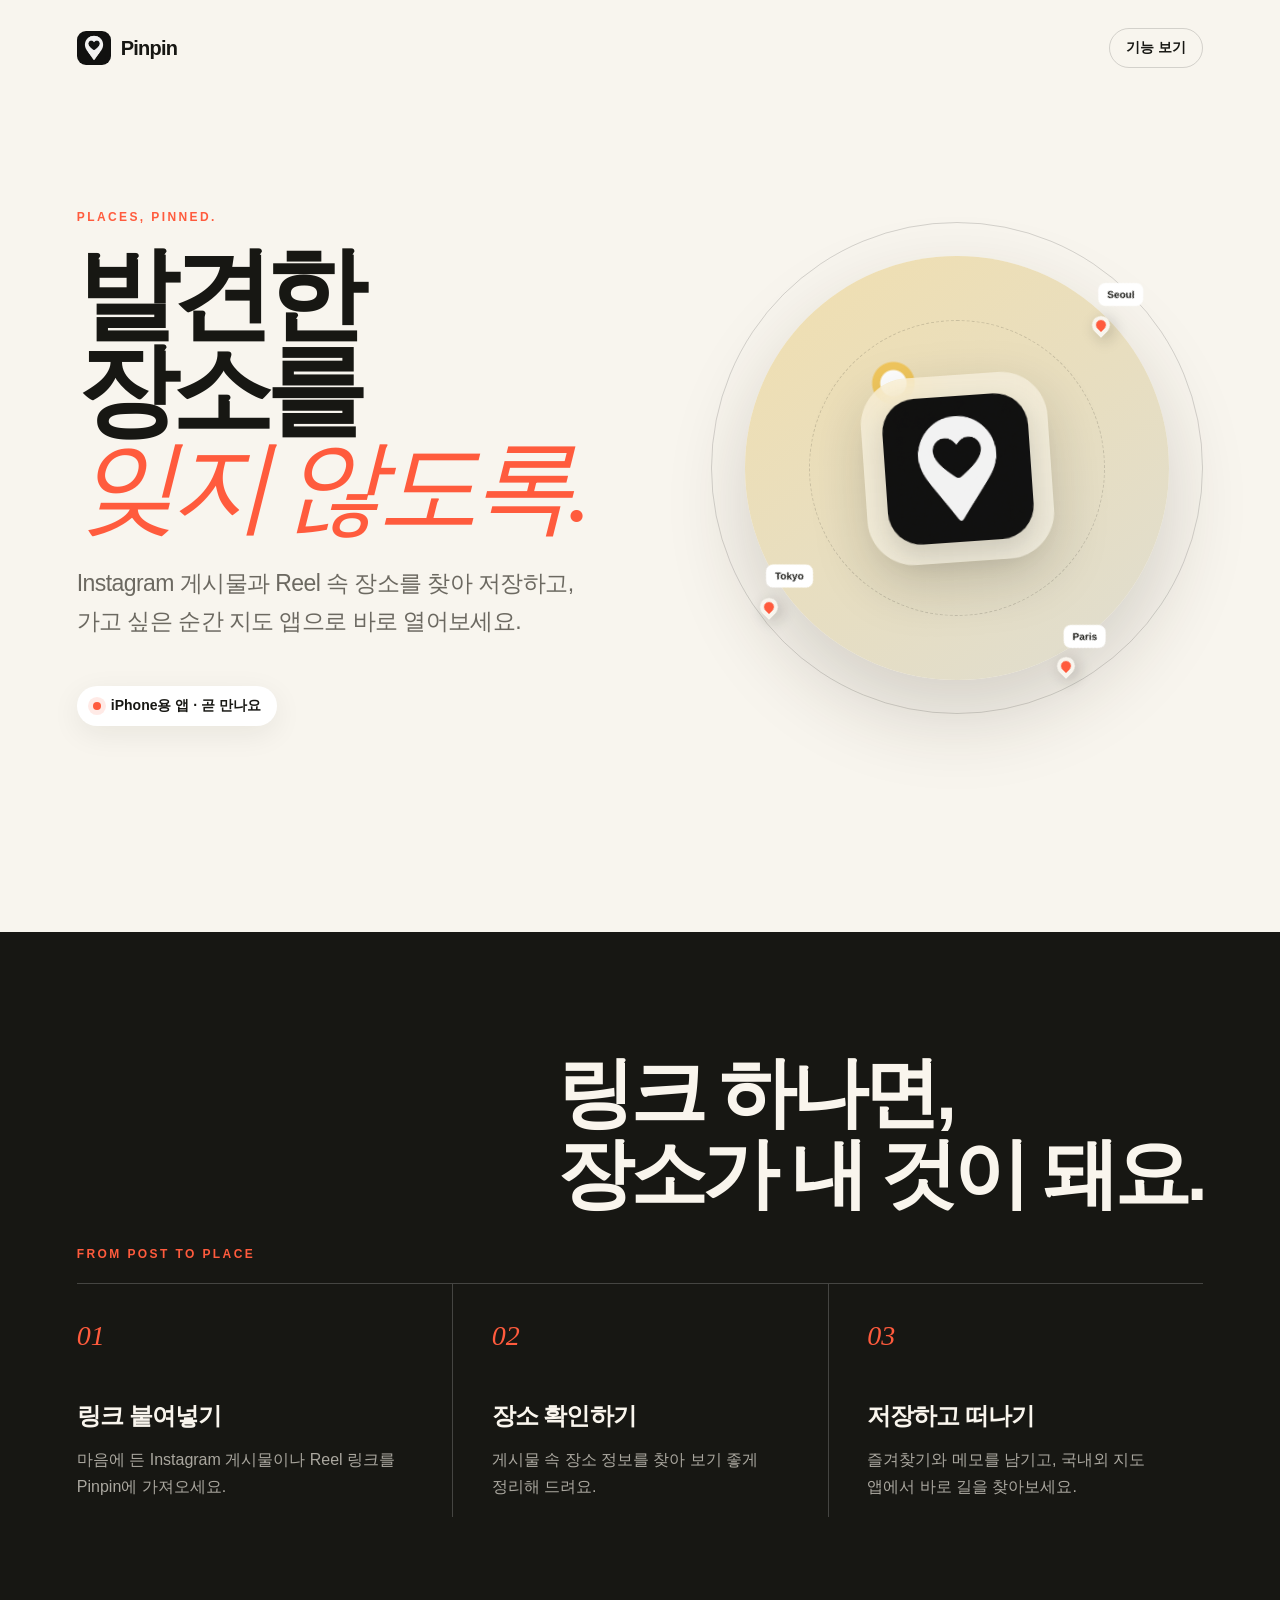
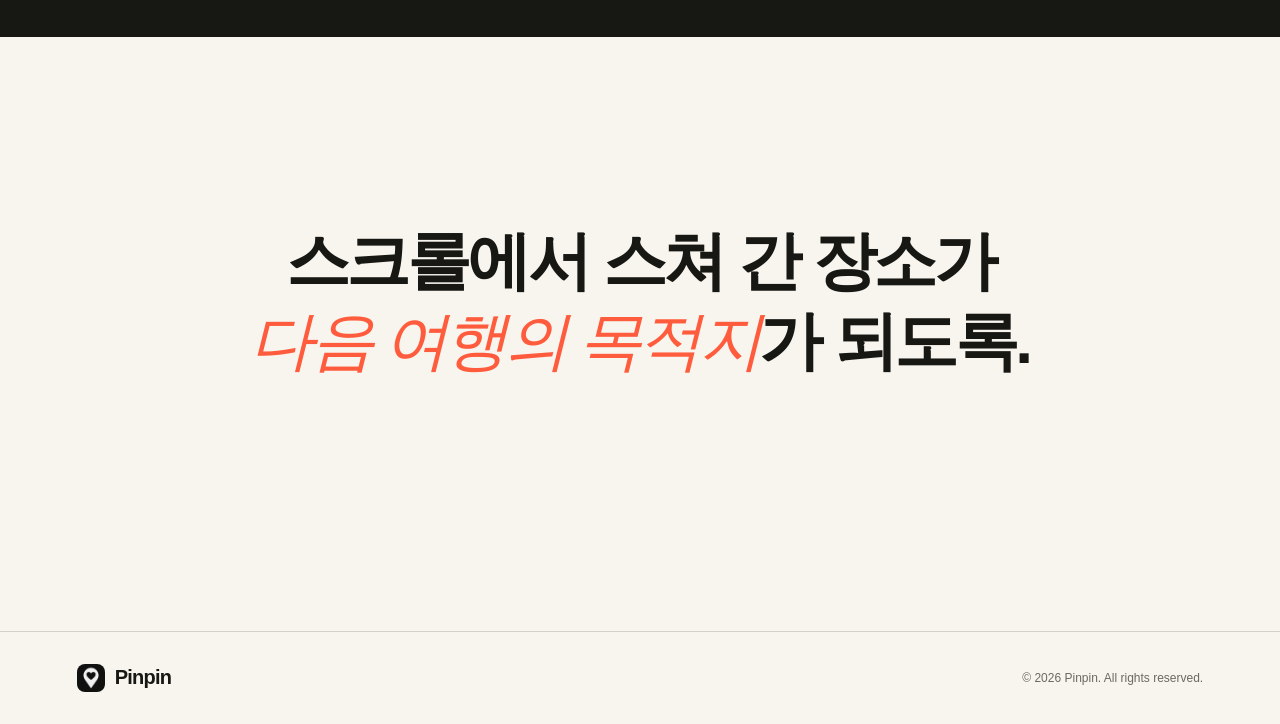
==== index.html @ c2593a1c "Create Pinpin landing page" ====
<!doctype html>
<html lang="ko">
<head>
  <meta charset="utf-8">
  <meta name="viewport" content="width=device-width, initial-scale=1">
  <meta name="description" content="Instagram에서 발견한 장소를 지도 위의 내 장소로 저장하는 iPhone 앱, Pinpin.">
  <meta name="theme-color" content="#f8f5ee">
  <meta property="og:title" content="Pinpin — 발견한 장소를 잊지 않도록">
  <meta property="og:description" content="Instagram 게시물과 Reel 속 장소를 찾아 한곳에 저장하세요.">
  <meta property="og:image" content="https://unnnyong.pinpin.io/assets/app-icon.png">
  <meta property="og:type" content="website">
  <meta property="og:url" content="https://unnnyong.pinpin.io/">
  <title>Pinpin — 발견한 장소를 잊지 않도록</title>
  <link rel="icon" href="assets/app-icon.png">
  <link rel="stylesheet" href="styles.css">
</head>
<body>
  <main>
    <section class="hero" aria-labelledby="hero-title">
      <nav aria-label="주요 메뉴">
        <a class="brand" href="#top" aria-label="Pinpin 홈">
          <img src="assets/app-icon.png" alt="">
          <span>Pinpin</span>
        </a>
        <a class="nav-link" href="#features">기능 보기</a>
      </nav>

      <div class="hero-grid" id="top">
        <div class="hero-copy">
          <p class="eyebrow">PLACES, PINNED.</p>
          <h1 id="hero-title">발견한 장소를<br><em>잊지 않도록.</em></h1>
          <p class="lede">Instagram 게시물과 Reel 속 장소를 찾아 저장하고, 가고 싶은 순간 지도 앱으로 바로 열어보세요.</p>
          <div class="availability" aria-label="출시 상태">
            <span class="status-dot" aria-hidden="true"></span>
            iPhone용 앱 · 곧 만나요
          </div>
        </div>

        <div class="visual" aria-hidden="true">
          <div class="orbit orbit-one"></div>
          <div class="orbit orbit-two"></div>
          <div class="pin pin-one"><span>Seoul</span></div>
          <div class="pin pin-two"><span>Tokyo</span></div>
          <div class="pin pin-three"><span>Paris</span></div>
          <div class="icon-card">
            <img src="assets/app-icon.png" alt="">
          </div>
        </div>
      </div>
    </section>

    <section class="story" id="features" aria-labelledby="features-title">
      <div class="section-heading">
        <p class="eyebrow">FROM POST TO PLACE</p>
        <h2 id="features-title">링크 하나면,<br>장소가 내 것이 돼요.</h2>
      </div>

      <div class="feature-grid">
        <article>
          <span class="number">01</span>
          <h3>링크 붙여넣기</h3>
          <p>마음에 든 Instagram 게시물이나 Reel 링크를 Pinpin에 가져오세요.</p>
        </article>
        <article>
          <span class="number">02</span>
          <h3>장소 확인하기</h3>
          <p>게시물 속 장소 정보를 찾아 보기 좋게 정리해 드려요.</p>
        </article>
        <article>
          <span class="number">03</span>
          <h3>저장하고 떠나기</h3>
          <p>즐겨찾기와 메모를 남기고, 국내외 지도 앱에서 바로 길을 찾아보세요.</p>
        </article>
      </div>
    </section>

    <section class="quote" aria-label="Pinpin 소개 문구">
      <p>스크롤에서 스쳐 간 장소가<br><span>다음 여행의 목적지</span>가 되도록.</p>
    </section>
  </main>

  <footer>
    <a class="brand footer-brand" href="#top">
      <img src="assets/app-icon.png" alt="">
      <span>Pinpin</span>
    </a>
    <p>© <span id="year"></span> Pinpin. All rights reserved.</p>
  </footer>

  <script>
    document.getElementById('year').textContent = new Date().getFullYear();
  </script>
</body>
</html>
---- styles.css ----
:root {
  --ink: #171713;
  --paper: #f8f5ee;
  --accent: #ff5b3d;
  --line: rgba(23, 23, 19, 0.16);
  --muted: #6c6961;
}

* { box-sizing: border-box; }

html { scroll-behavior: smooth; }

body {
  margin: 0;
  color: var(--ink);
  background: var(--paper);
  font-family: -apple-system, BlinkMacSystemFont, "Apple SD Gothic Neo", "Pretendard", sans-serif;
  word-break: keep-all;
}

a { color: inherit; text-decoration: none; }

.hero {
  min-height: 100svh;
  padding: 28px clamp(24px, 6vw, 88px) 64px;
  overflow: hidden;
}

nav, footer {
  display: flex;
  align-items: center;
  justify-content: space-between;
  max-width: 1280px;
  margin: 0 auto;
}

.brand { display: inline-flex; align-items: center; gap: 10px; font-size: 20px; font-weight: 800; letter-spacing: -0.04em; }
.brand img { width: 34px; height: 34px; border-radius: 9px; }
.nav-link { padding: 10px 16px; border: 1px solid var(--line); border-radius: 999px; font-size: 14px; font-weight: 650; }
.nav-link:hover { background: var(--ink); color: var(--paper); }

.hero-grid {
  display: grid;
  grid-template-columns: minmax(0, 1.05fr) minmax(360px, .95fr);
  align-items: center;
  gap: clamp(48px, 7vw, 120px);
  max-width: 1280px;
  min-height: calc(100svh - 100px);
  margin: 0 auto;
}

.eyebrow { margin: 0 0 22px; color: var(--accent); font-size: 12px; font-weight: 800; letter-spacing: .2em; }
h1, h2, p { margin-top: 0; }
h1 { margin-bottom: 30px; font-size: clamp(54px, 8vw, 112px); line-height: .94; letter-spacing: -.075em; }
h1 em { color: var(--accent); font-family: Georgia, "Times New Roman", serif; font-weight: 400; }
.lede { max-width: 580px; color: var(--muted); font-size: clamp(18px, 2vw, 23px); line-height: 1.65; letter-spacing: -.025em; }
.availability { display: inline-flex; align-items: center; gap: 10px; margin-top: 22px; padding: 11px 16px; background: #fff; border-radius: 999px; box-shadow: 0 8px 30px rgba(23,23,19,.07); font-size: 14px; font-weight: 700; }
.status-dot { width: 8px; height: 8px; background: var(--accent); border-radius: 50%; box-shadow: 0 0 0 5px rgba(255,91,61,.13); }

.visual { position: relative; aspect-ratio: 1; }
.visual::before { content: ""; position: absolute; inset: 7%; border-radius: 50%; background: radial-gradient(circle at 35% 30%, #fff 0 3%, #f0c65c 3.5% 5%, transparent 5.5%), linear-gradient(145deg, #f1dfaf, #dfddd0); box-shadow: 0 35px 80px rgba(48,39,21,.18); }
.orbit { position: absolute; inset: 0; border: 1px solid rgba(23,23,19,.16); border-radius: 50%; }
.orbit-two { inset: 20%; border-style: dashed; }
.icon-card { position: absolute; inset: 31%; display: grid; place-items: center; border-radius: 25%; background: rgba(255,255,255,.35); backdrop-filter: blur(18px); box-shadow: 0 20px 55px rgba(23,23,19,.18); transform: rotate(-4deg); }
.icon-card img { width: 78%; border-radius: 23%; box-shadow: 0 12px 28px rgba(23,23,19,.16); }
.pin { position: absolute; z-index: 2; width: 18px; height: 18px; background: var(--accent); border: 4px solid var(--paper); border-radius: 50% 50% 50% 0; box-shadow: 0 5px 15px rgba(23,23,19,.22); transform: rotate(-45deg); }
.pin span { position: absolute; left: 18px; top: -14px; padding: 6px 9px; color: var(--ink); background: #fff; border-radius: 7px; font-size: 10px; font-weight: 750; transform: rotate(45deg); }
.pin-one { top: 19%; right: 19%; }
.pin-two { bottom: 20%; left: 10%; }
.pin-three { bottom: 8%; right: 26%; }

.story { padding: 120px clamp(24px, 6vw, 88px); color: #f9f5ed; background: var(--ink); }
.section-heading, .feature-grid { max-width: 1280px; margin-inline: auto; }
.section-heading { display: flex; align-items: end; justify-content: space-between; }
h2 { max-width: 800px; margin-bottom: 70px; font-size: clamp(42px, 6vw, 78px); line-height: 1.05; letter-spacing: -.06em; }
.feature-grid { display: grid; grid-template-columns: repeat(3, 1fr); border-top: 1px solid rgba(255,255,255,.2); }
.feature-grid article { padding: 36px clamp(0px, 3vw, 42px) 0; }
.feature-grid article + article { border-left: 1px solid rgba(255,255,255,.2); }
.feature-grid article:first-child { padding-left: 0; }
.number { color: var(--accent); font: italic 28px Georgia, serif; }
h3 { margin: 48px 0 14px; font-size: 24px; letter-spacing: -.04em; }
.feature-grid p { color: #aaa79f; font-size: 16px; line-height: 1.7; }

.quote { display: grid; min-height: 66svh; padding: 80px 24px; place-items: center; text-align: center; }
.quote p { font-size: clamp(34px, 5vw, 68px); font-weight: 750; line-height: 1.25; letter-spacing: -.055em; }
.quote span { color: var(--accent); font-family: Georgia, serif; font-style: italic; font-weight: 400; }

footer { padding: 32px clamp(24px, 6vw, 88px); border-top: 1px solid var(--line); }
footer p { margin: 0; color: var(--muted); font-size: 12px; }
.footer-brand img { width: 28px; height: 28px; border-radius: 8px; }

@media (max-width: 760px) {
  .hero { min-height: auto; padding-top: 20px; }
  .hero-grid { grid-template-columns: 1fr; min-height: auto; padding: 100px 0 30px; }
  .visual { width: min(100%, 480px); margin: 0 auto; }
  .story { padding-block: 90px; }
  .feature-grid { grid-template-columns: 1fr; }
  .feature-grid article { padding: 32px 0; }
  .feature-grid article + article { border-top: 1px solid rgba(255,255,255,.2); border-left: 0; }
  h3 { margin-top: 30px; }
  footer { align-items: flex-start; gap: 28px; flex-direction: column; }
}

@media (prefers-reduced-motion: no-preference) {
  .visual { animation: arrive .9s cubic-bezier(.2,.75,.2,1) both; }
  .pin { animation: float 3.5s ease-in-out infinite; }
  .pin-two { animation-delay: -1.2s; }
  .pin-three { animation-delay: -2.3s; }
  @keyframes arrive { from { opacity: 0; transform: translateY(25px) scale(.96); } }
  @keyframes float { 0%, 100% { margin-top: 0; } 50% { margin-top: -10px; } }
}
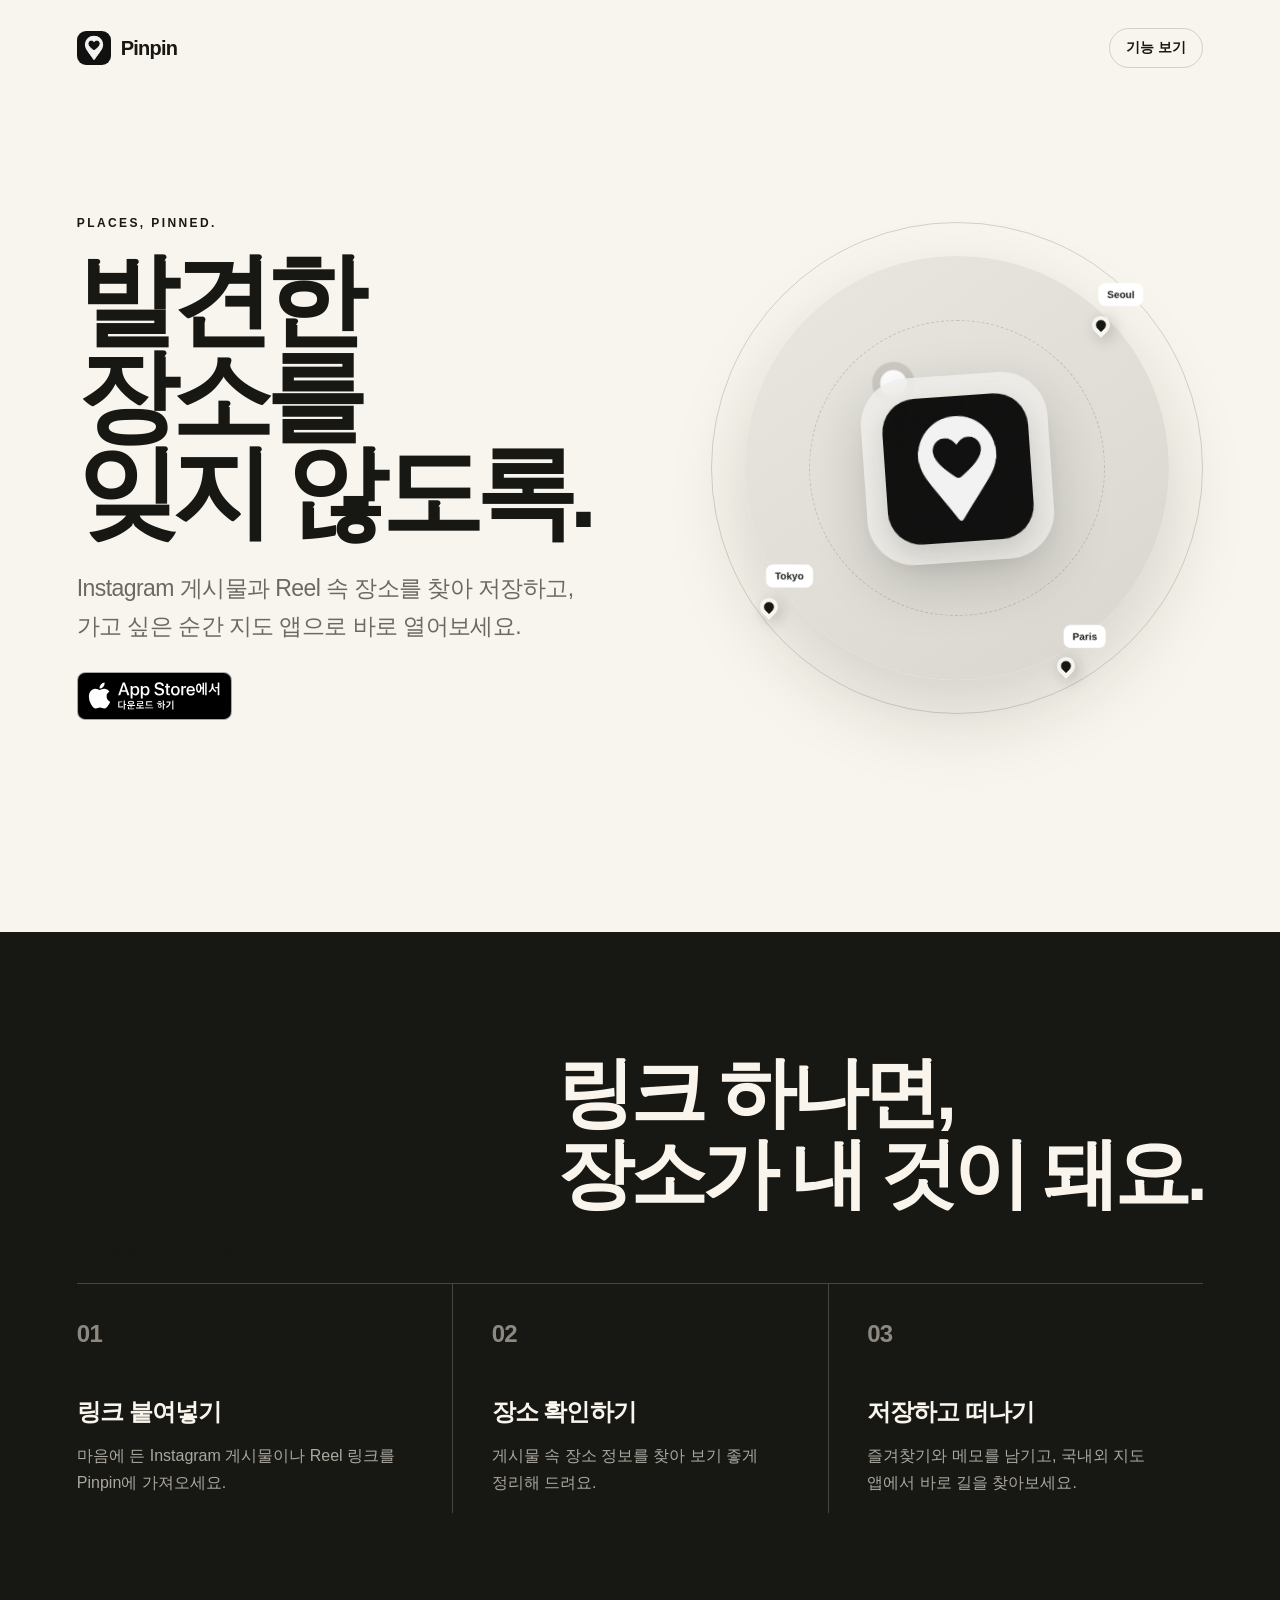
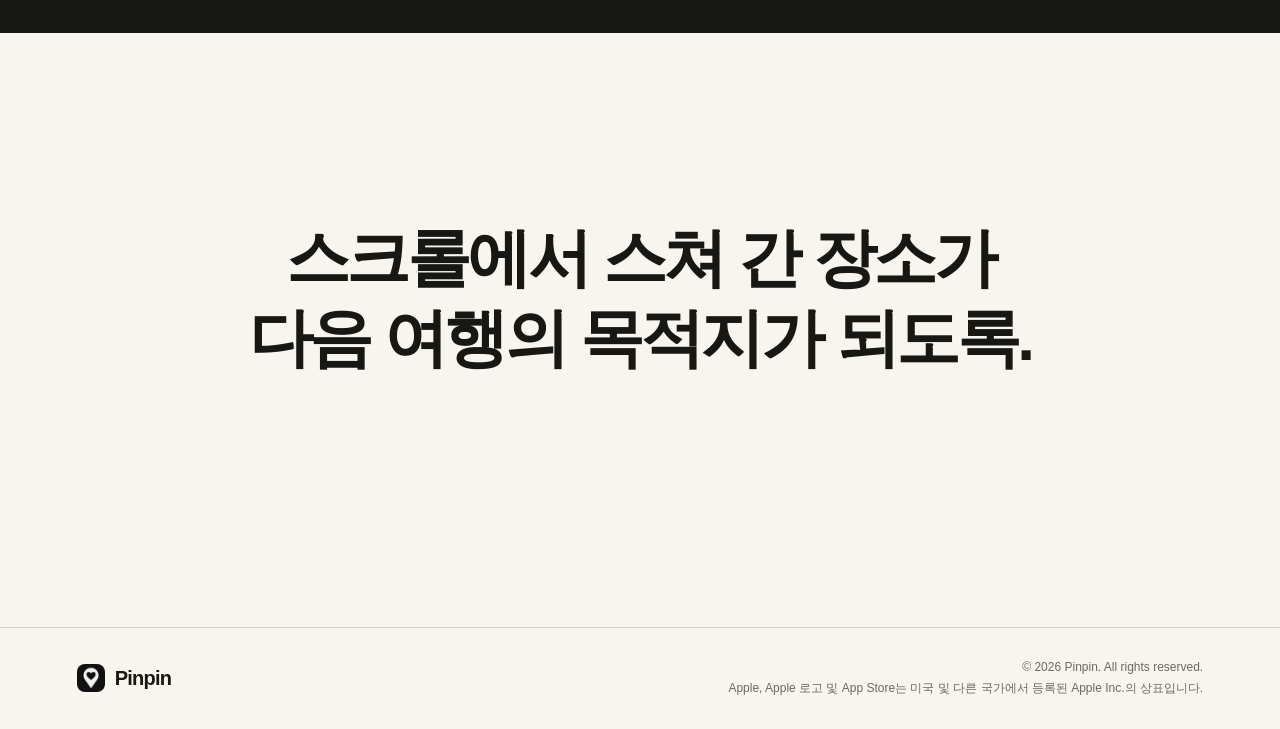
==== commit a34c31e9: "Use official Korean App Store badge" ====
--- a/index.html
+++ b/index.html
@@ -30,9 +30,8 @@
           <p class="eyebrow">PLACES, PINNED.</p>
           <h1 id="hero-title">발견한 장소를<br><em>잊지 않도록.</em></h1>
           <p class="lede">Instagram 게시물과 Reel 속 장소를 찾아 저장하고, 가고 싶은 순간 지도 앱으로 바로 열어보세요.</p>
-          <div class="availability" aria-label="출시 상태">
-            <span class="status-dot" aria-hidden="true"></span>
-            iPhone용 앱 · 곧 만나요
+          <div class="app-store-badge" aria-label="App Store에서 다운로드">
+            <img src="assets/download-on-the-app-store-ko.svg" alt="App Store에서 다운로드">
           </div>
         </div>
 
@@ -84,7 +83,10 @@
       <img src="assets/app-icon.png" alt="">
       <span>Pinpin</span>
     </a>
-    <p>© <span id="year"></span> Pinpin. All rights reserved.</p>
+    <div class="legal">
+      <p>© <span id="year"></span> Pinpin. All rights reserved.</p>
+      <p>Apple, Apple 로고 및 App Store는 미국 및 다른 국가에서 등록된 Apple Inc.의 상표입니다.</p>
+    </div>
   </footer>
 
   <script>
--- a/styles.css
+++ b/styles.css
@@ -1,7 +1,7 @@
 :root {
   --ink: #171713;
   --paper: #f8f5ee;
-  --accent: #ff5b3d;
+  --accent: #171713;
   --line: rgba(23, 23, 19, 0.16);
   --muted: #6c6961;
 }
@@ -52,13 +52,13 @@
 .eyebrow { margin: 0 0 22px; color: var(--accent); font-size: 12px; font-weight: 800; letter-spacing: .2em; }
 h1, h2, p { margin-top: 0; }
 h1 { margin-bottom: 30px; font-size: clamp(54px, 8vw, 112px); line-height: .94; letter-spacing: -.075em; }
-h1 em { color: var(--accent); font-family: Georgia, "Times New Roman", serif; font-weight: 400; }
+h1 em { color: var(--ink); font-family: inherit; font-style: normal; font-weight: 800; }
 .lede { max-width: 580px; color: var(--muted); font-size: clamp(18px, 2vw, 23px); line-height: 1.65; letter-spacing: -.025em; }
-.availability { display: inline-flex; align-items: center; gap: 10px; margin-top: 22px; padding: 11px 16px; background: #fff; border-radius: 999px; box-shadow: 0 8px 30px rgba(23,23,19,.07); font-size: 14px; font-weight: 700; }
-.status-dot { width: 8px; height: 8px; background: var(--accent); border-radius: 50%; box-shadow: 0 0 0 5px rgba(255,91,61,.13); }
+.app-store-badge { margin-top: 26px; }
+.app-store-badge img { display: block; width: auto; height: 48px; }
 
 .visual { position: relative; aspect-ratio: 1; }
-.visual::before { content: ""; position: absolute; inset: 7%; border-radius: 50%; background: radial-gradient(circle at 35% 30%, #fff 0 3%, #f0c65c 3.5% 5%, transparent 5.5%), linear-gradient(145deg, #f1dfaf, #dfddd0); box-shadow: 0 35px 80px rgba(48,39,21,.18); }
+.visual::before { content: ""; position: absolute; inset: 7%; border-radius: 50%; background: radial-gradient(circle at 35% 30%, #fff 0 3%, #cbc9c2 3.5% 5%, transparent 5.5%), linear-gradient(145deg, #e9e7e0, #d8d6cf); box-shadow: 0 35px 80px rgba(23,23,19,.16); }
 .orbit { position: absolute; inset: 0; border: 1px solid rgba(23,23,19,.16); border-radius: 50%; }
 .orbit-two { inset: 20%; border-style: dashed; }
 .icon-card { position: absolute; inset: 31%; display: grid; place-items: center; border-radius: 25%; background: rgba(255,255,255,.35); backdrop-filter: blur(18px); box-shadow: 0 20px 55px rgba(23,23,19,.18); transform: rotate(-4deg); }
@@ -77,16 +77,17 @@
 .feature-grid article { padding: 36px clamp(0px, 3vw, 42px) 0; }
 .feature-grid article + article { border-left: 1px solid rgba(255,255,255,.2); }
 .feature-grid article:first-child { padding-left: 0; }
-.number { color: var(--accent); font: italic 28px Georgia, serif; }
+.number { color: #8d8980; font-size: 24px; font-weight: 750; letter-spacing: -.03em; }
 h3 { margin: 48px 0 14px; font-size: 24px; letter-spacing: -.04em; }
 .feature-grid p { color: #aaa79f; font-size: 16px; line-height: 1.7; }
 
 .quote { display: grid; min-height: 66svh; padding: 80px 24px; place-items: center; text-align: center; }
 .quote p { font-size: clamp(34px, 5vw, 68px); font-weight: 750; line-height: 1.25; letter-spacing: -.055em; }
-.quote span { color: var(--accent); font-family: Georgia, serif; font-style: italic; font-weight: 400; }
+.quote span { color: var(--ink); font-family: inherit; font-style: normal; font-weight: 800; }
 
 footer { padding: 32px clamp(24px, 6vw, 88px); border-top: 1px solid var(--line); }
 footer p { margin: 0; color: var(--muted); font-size: 12px; }
+.legal { display: grid; max-width: 620px; gap: 6px; text-align: right; }
 .footer-brand img { width: 28px; height: 28px; border-radius: 8px; }
 
 @media (max-width: 760px) {
@@ -99,6 +100,7 @@
   .feature-grid article + article { border-top: 1px solid rgba(255,255,255,.2); border-left: 0; }
   h3 { margin-top: 30px; }
   footer { align-items: flex-start; gap: 28px; flex-direction: column; }
+  .legal { text-align: left; }
 }
 
 @media (prefers-reduced-motion: no-preference) {
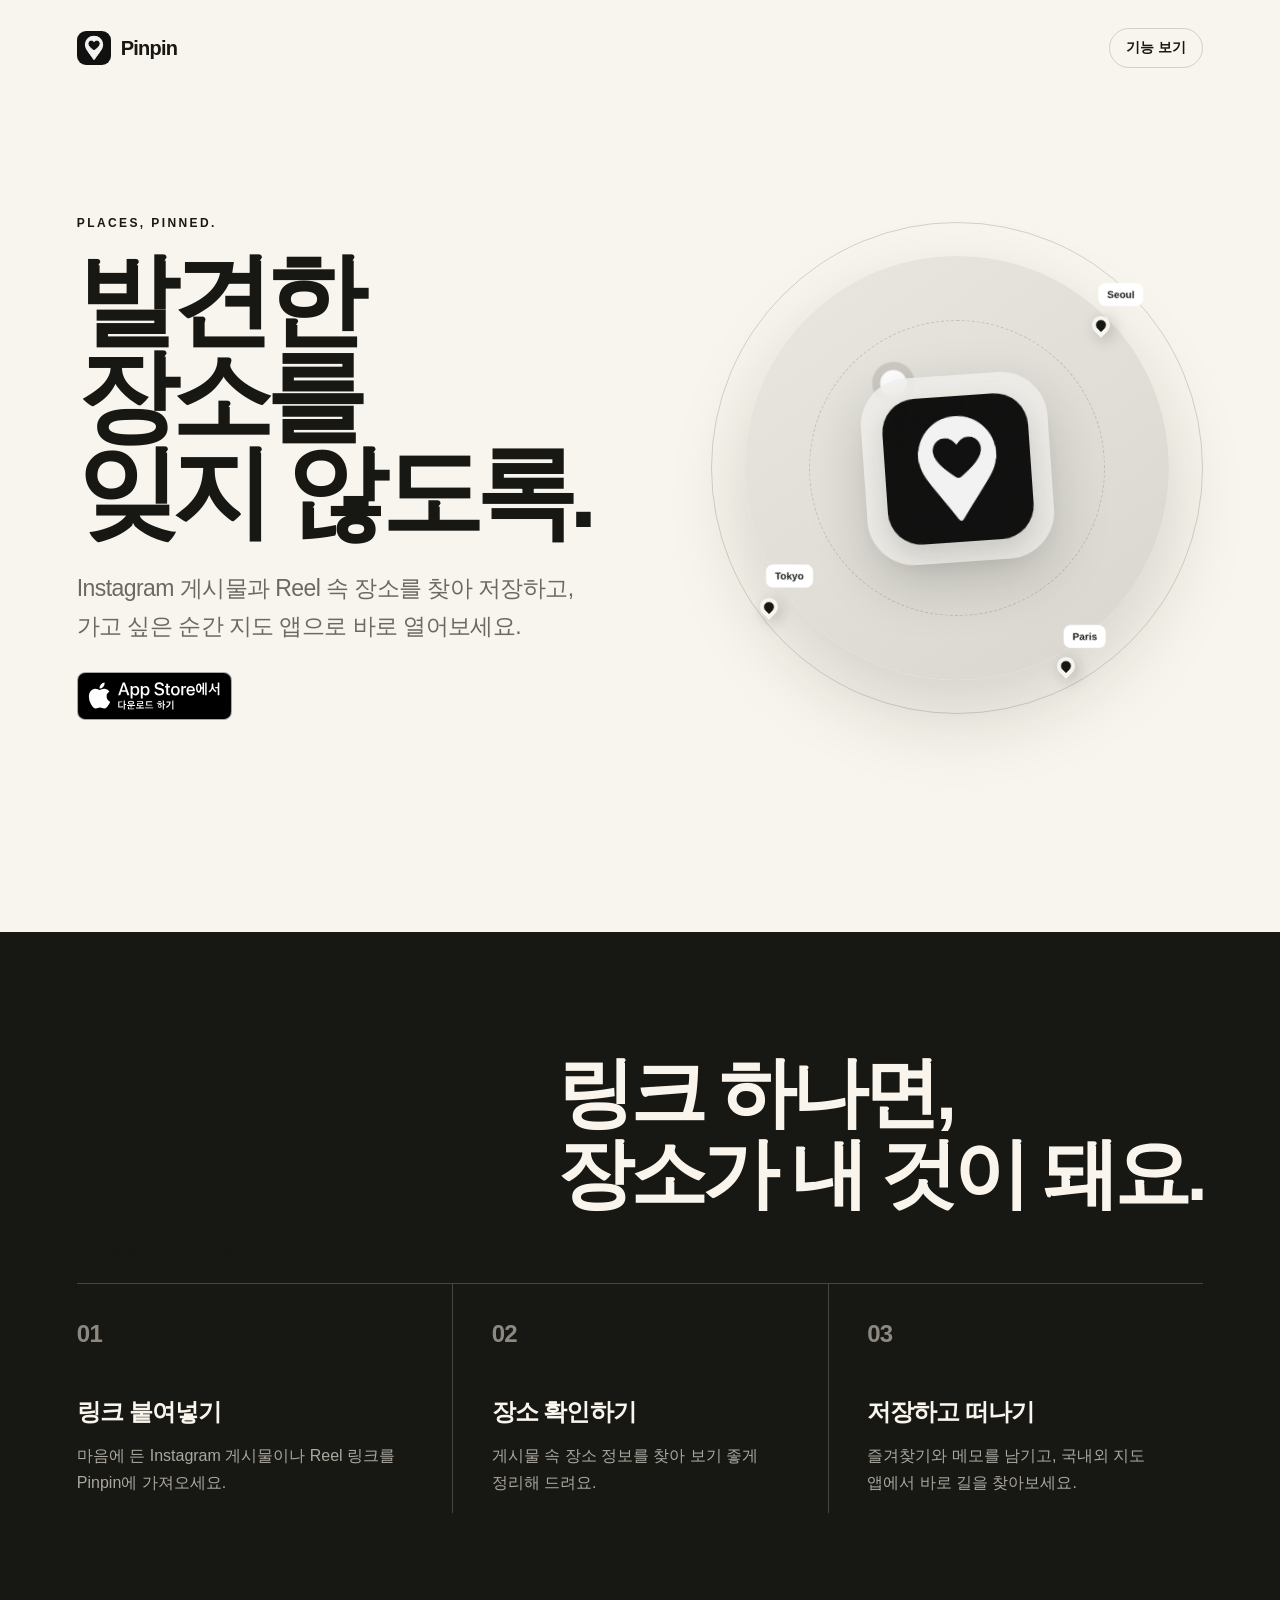
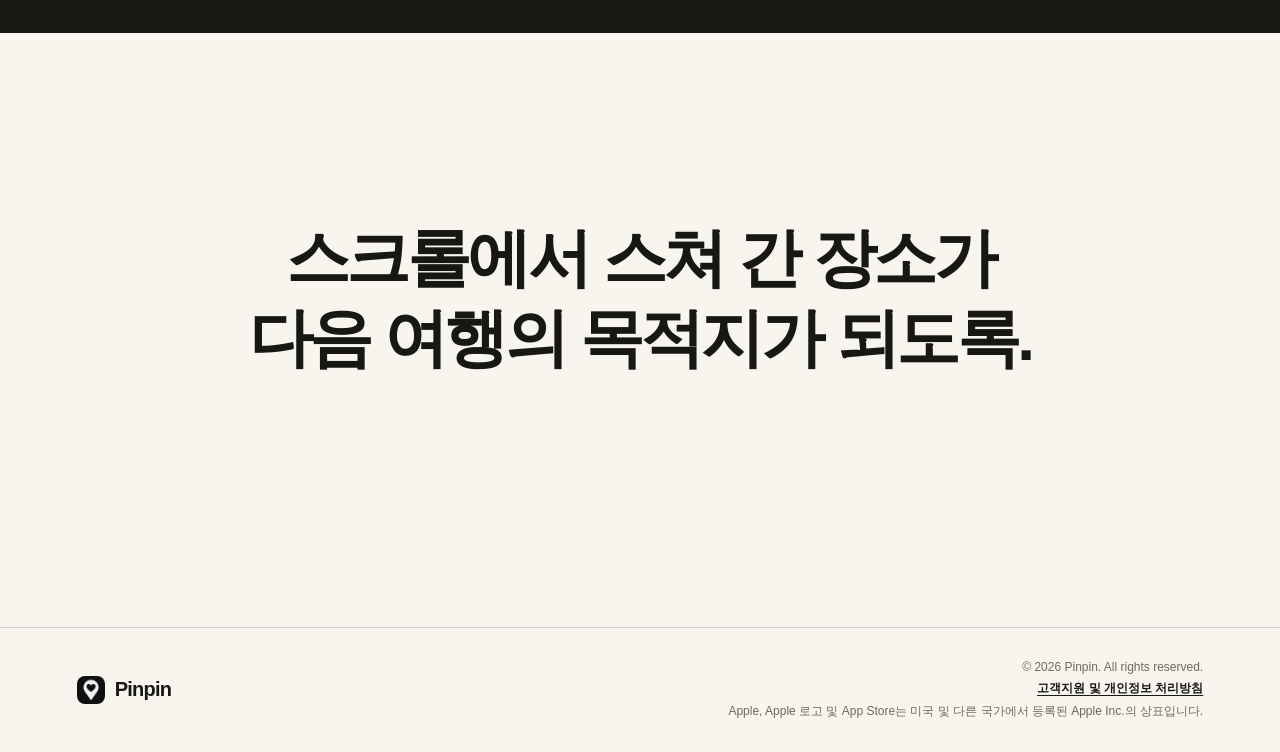
==== commit 2de02e86: "Add privacy and support page" ====
--- a/index.html
+++ b/index.html
@@ -85,6 +85,7 @@
     </a>
     <div class="legal">
       <p>© <span id="year"></span> Pinpin. All rights reserved.</p>
+      <p><a class="legal-link" href="privacy/">고객지원 및 개인정보 처리방침</a></p>
       <p>Apple, Apple 로고 및 App Store는 미국 및 다른 국가에서 등록된 Apple Inc.의 상표입니다.</p>
     </div>
   </footer>
--- a/styles.css
+++ b/styles.css
@@ -88,7 +88,34 @@
 footer { padding: 32px clamp(24px, 6vw, 88px); border-top: 1px solid var(--line); }
 footer p { margin: 0; color: var(--muted); font-size: 12px; }
 .legal { display: grid; max-width: 620px; gap: 6px; text-align: right; }
+.legal-link { color: var(--ink); font-weight: 700; text-decoration: underline; text-underline-offset: 3px; }
 .footer-brand img { width: 28px; height: 28px; border-radius: 8px; }
+
+.document-page { background: var(--paper); }
+.document-shell { max-width: 960px; margin: 0 auto; padding: 28px clamp(24px, 6vw, 64px) 120px; }
+.document-nav { padding-bottom: 88px; }
+.document-hero { max-width: 820px; margin-bottom: 72px; }
+.document-hero h1 { margin-bottom: 24px; font-size: clamp(46px, 7vw, 82px); line-height: 1; }
+.document-hero .lede { max-width: 760px; }
+.document-meta { color: var(--muted); font-size: 14px; }
+.document-toc { display: flex; flex-wrap: wrap; gap: 10px; margin: 0 0 90px; padding: 0; list-style: none; }
+.document-toc a { display: block; padding: 10px 15px; border: 1px solid var(--line); border-radius: 999px; font-size: 14px; font-weight: 700; }
+.document-toc a:hover { color: var(--paper); background: var(--ink); }
+.document-section { padding: 72px 0; border-top: 1px solid var(--line); }
+.document-section > h2 { margin-bottom: 44px; font-size: clamp(34px, 5vw, 56px); }
+.document-section h3 { margin: 54px 0 16px; font-size: 24px; }
+.document-section h4 { margin: 34px 0 10px; font-size: 18px; }
+.document-section p, .document-section li { color: #4e4b45; font-size: 16px; line-height: 1.8; }
+.document-section ul, .document-section ol { padding-left: 22px; }
+.document-section li + li { margin-top: 8px; }
+.document-section a { font-weight: 700; text-decoration: underline; text-underline-offset: 3px; }
+.policy-note { margin: 24px 0; padding: 20px 22px; background: #ece9e1; border-radius: 16px; }
+.table-wrap { margin: 24px 0; overflow-x: auto; border: 1px solid var(--line); border-radius: 16px; }
+.document-table { width: 100%; min-width: 760px; border-collapse: collapse; background: rgba(255,255,255,.4); }
+.document-table th, .document-table td { padding: 16px; border-bottom: 1px solid var(--line); text-align: left; vertical-align: top; font-size: 14px; line-height: 1.6; }
+.document-table th { color: var(--ink); background: #ece9e1; }
+.document-table tr:last-child td { border-bottom: 0; }
+.document-footer { max-width: 960px; }
 
 @media (max-width: 760px) {
   .hero { min-height: auto; padding-top: 20px; }
@@ -101,6 +128,8 @@
   h3 { margin-top: 30px; }
   footer { align-items: flex-start; gap: 28px; flex-direction: column; }
   .legal { text-align: left; }
+  .document-nav { padding-bottom: 64px; }
+  .document-section { padding: 56px 0; }
 }
 
 @media (prefers-reduced-motion: no-preference) {
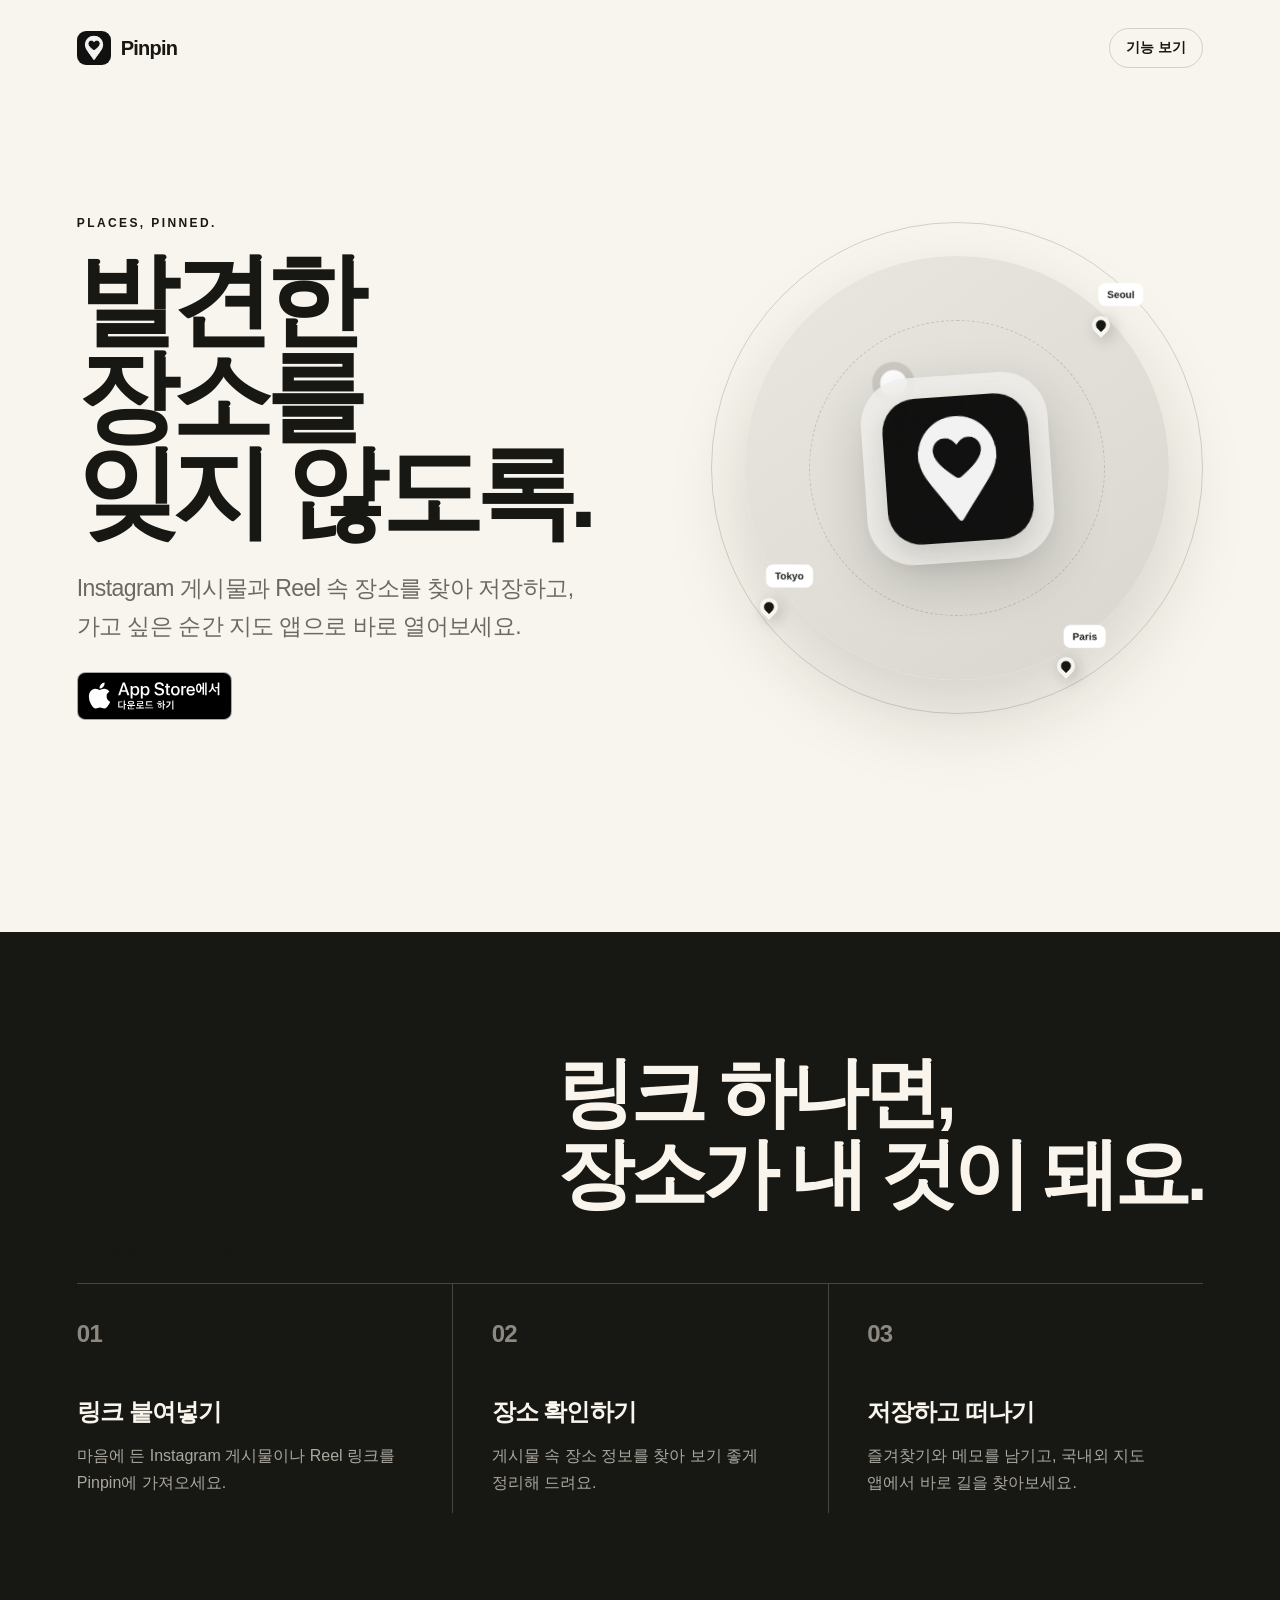
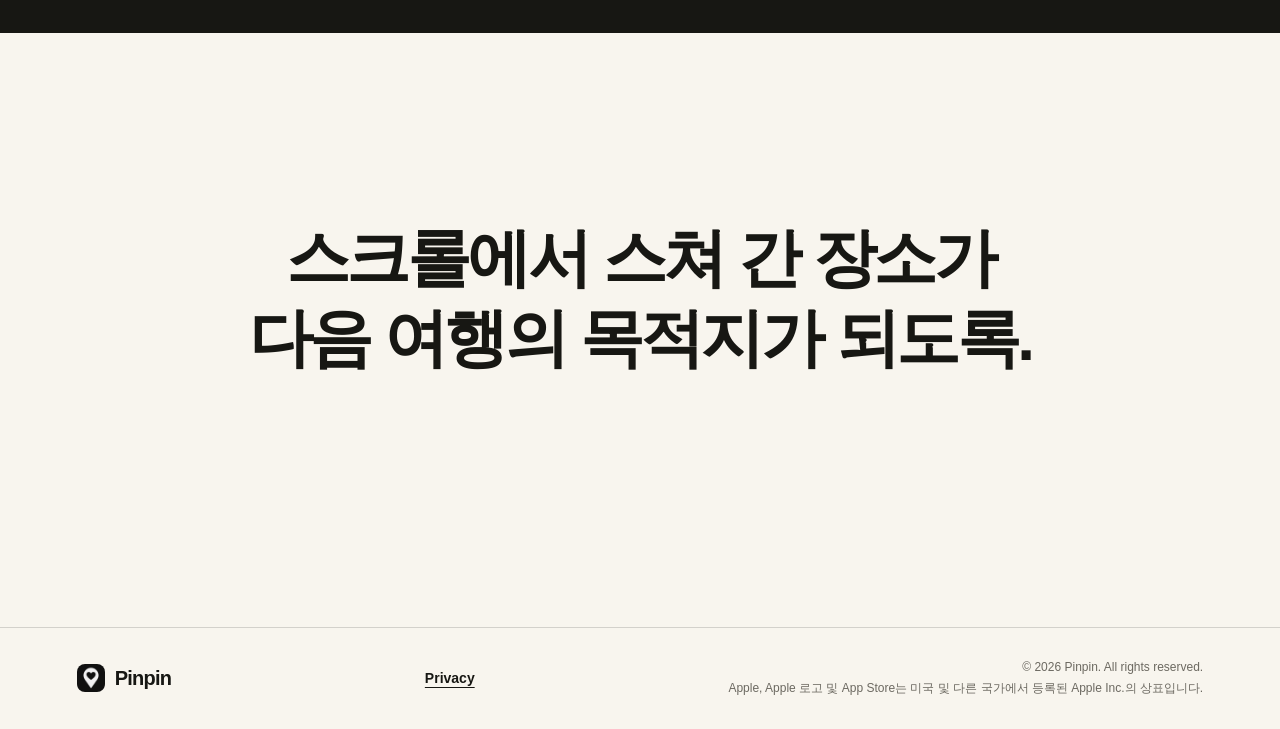
==== commit afc1c53c: "Fix privacy layout and footer navigation" ====
--- a/index.html
+++ b/index.html
@@ -83,9 +83,11 @@
       <img src="assets/app-icon.png" alt="">
       <span>Pinpin</span>
     </a>
+    <nav class="footer-nav" aria-label="푸터 메뉴">
+      <a href="privacy/">Privacy</a>
+    </nav>
     <div class="legal">
       <p>© <span id="year"></span> Pinpin. All rights reserved.</p>
-      <p><a class="legal-link" href="privacy/">고객지원 및 개인정보 처리방침</a></p>
       <p>Apple, Apple 로고 및 App Store는 미국 및 다른 국가에서 등록된 Apple Inc.의 상표입니다.</p>
     </div>
   </footer>
--- a/styles.css
+++ b/styles.css
@@ -88,22 +88,24 @@
 footer { padding: 32px clamp(24px, 6vw, 88px); border-top: 1px solid var(--line); }
 footer p { margin: 0; color: var(--muted); font-size: 12px; }
 .legal { display: grid; max-width: 620px; gap: 6px; text-align: right; }
-.legal-link { color: var(--ink); font-weight: 700; text-decoration: underline; text-underline-offset: 3px; }
+.footer-nav { margin: 0; }
+.footer-nav a { font-size: 14px; font-weight: 750; text-decoration: underline; text-underline-offset: 4px; }
 .footer-brand img { width: 28px; height: 28px; border-radius: 8px; }
 
 .document-page { background: var(--paper); }
-.document-shell { max-width: 960px; margin: 0 auto; padding: 28px clamp(24px, 6vw, 64px) 120px; }
+.document-page { word-break: normal; overflow-wrap: break-word; }
+.document-shell { max-width: 1080px; margin: 0 auto; padding: 28px clamp(24px, 6vw, 72px) 120px; }
 .document-nav { padding-bottom: 88px; }
 .document-hero { max-width: 820px; margin-bottom: 72px; }
-.document-hero h1 { margin-bottom: 24px; font-size: clamp(46px, 7vw, 82px); line-height: 1; }
+.document-hero h1 { margin-bottom: 28px; font-size: clamp(42px, 6vw, 68px); line-height: 1.08; letter-spacing: -.055em; }
 .document-hero .lede { max-width: 760px; }
-.document-meta { color: var(--muted); font-size: 14px; }
+.document-meta { margin-top: 26px; color: var(--muted); font-size: 14px; }
 .document-toc { display: flex; flex-wrap: wrap; gap: 10px; margin: 0 0 90px; padding: 0; list-style: none; }
 .document-toc a { display: block; padding: 10px 15px; border: 1px solid var(--line); border-radius: 999px; font-size: 14px; font-weight: 700; }
 .document-toc a:hover { color: var(--paper); background: var(--ink); }
 .document-section { padding: 72px 0; border-top: 1px solid var(--line); }
-.document-section > h2 { margin-bottom: 44px; font-size: clamp(34px, 5vw, 56px); }
-.document-section h3 { margin: 54px 0 16px; font-size: 24px; }
+.document-section > h2 { margin-bottom: 44px; font-size: clamp(34px, 5vw, 52px); line-height: 1.15; letter-spacing: -.045em; }
+.document-section h3 { margin: 54px 0 16px; font-size: 24px; line-height: 1.35; letter-spacing: -.03em; }
 .document-section h4 { margin: 34px 0 10px; font-size: 18px; }
 .document-section p, .document-section li { color: #4e4b45; font-size: 16px; line-height: 1.8; }
 .document-section ul, .document-section ol { padding-left: 22px; }
@@ -115,7 +117,7 @@
 .document-table th, .document-table td { padding: 16px; border-bottom: 1px solid var(--line); text-align: left; vertical-align: top; font-size: 14px; line-height: 1.6; }
 .document-table th { color: var(--ink); background: #ece9e1; }
 .document-table tr:last-child td { border-bottom: 0; }
-.document-footer { max-width: 960px; }
+.document-footer { max-width: 1080px; }
 
 @media (max-width: 760px) {
   .hero { min-height: auto; padding-top: 20px; }
@@ -129,6 +131,7 @@
   footer { align-items: flex-start; gap: 28px; flex-direction: column; }
   .legal { text-align: left; }
   .document-nav { padding-bottom: 64px; }
+  .document-hero h1 { font-size: clamp(38px, 12vw, 54px); }
   .document-section { padding: 56px 0; }
 }
 
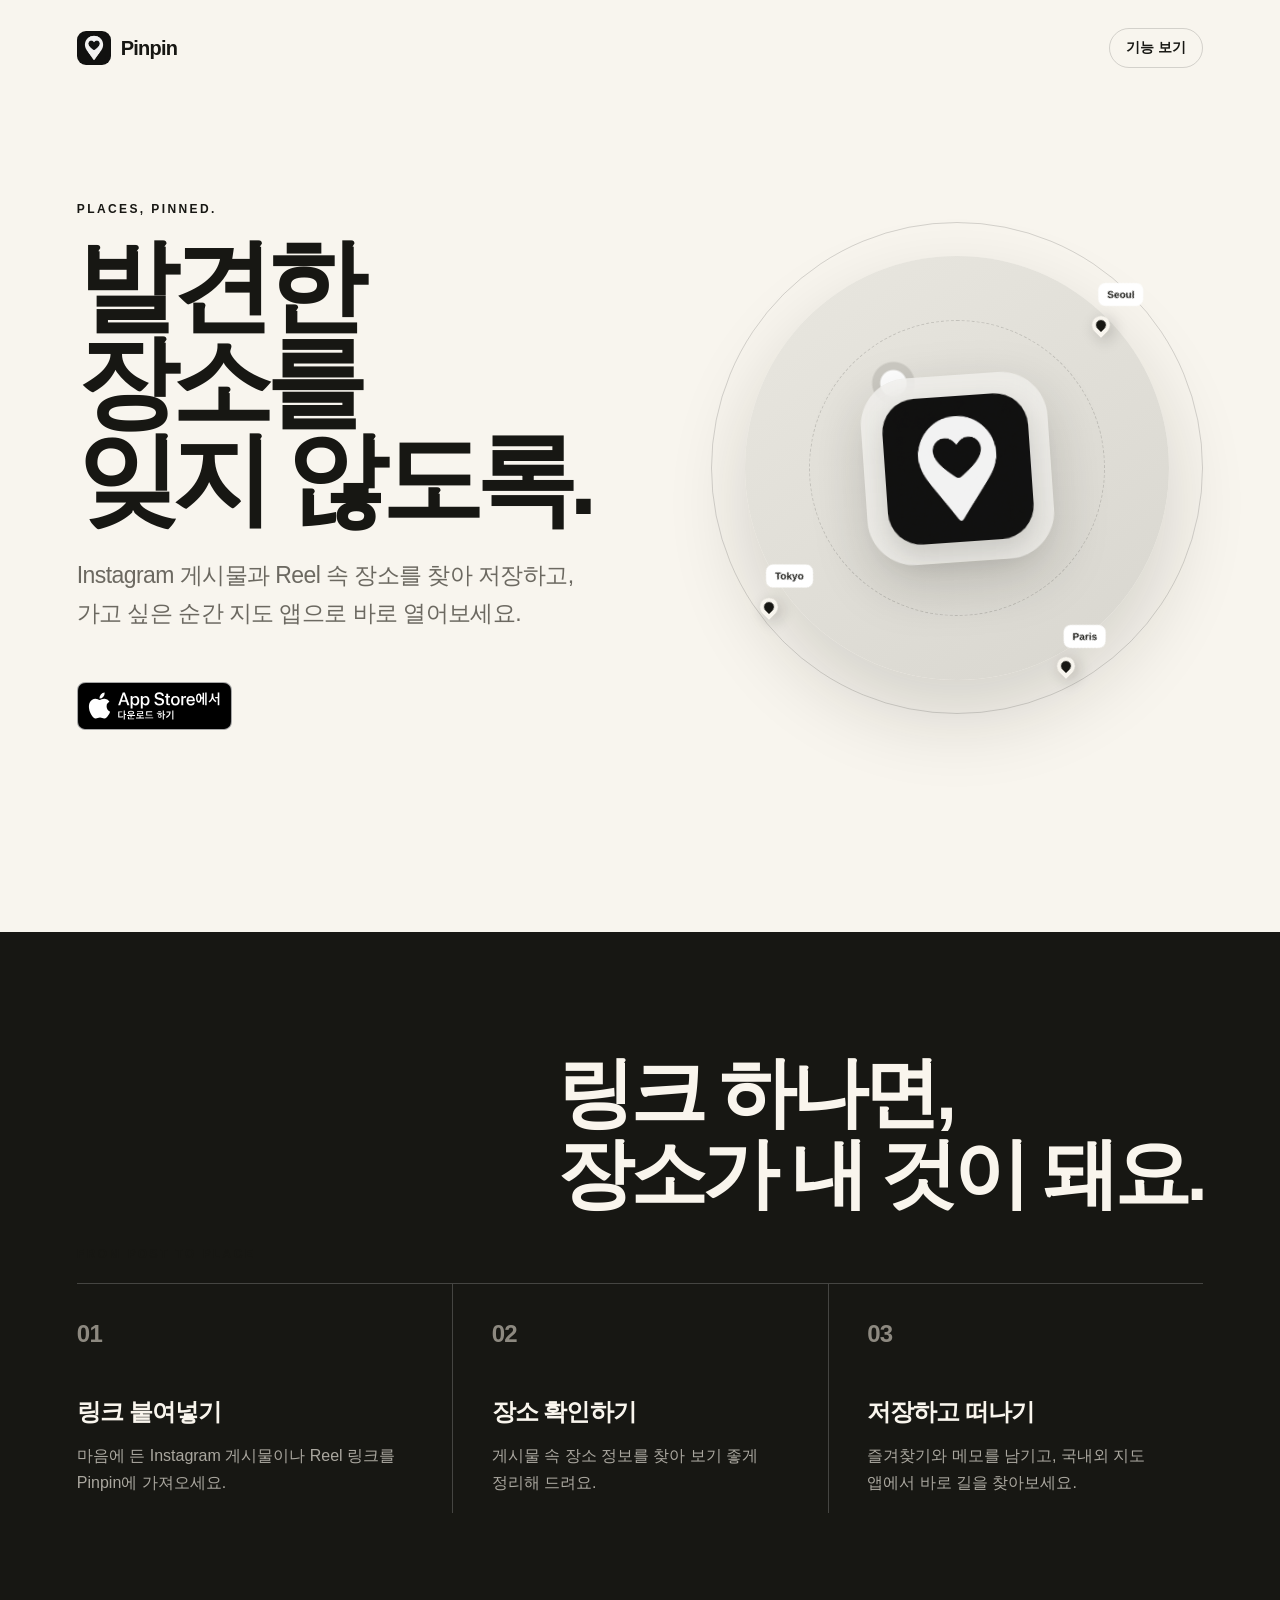
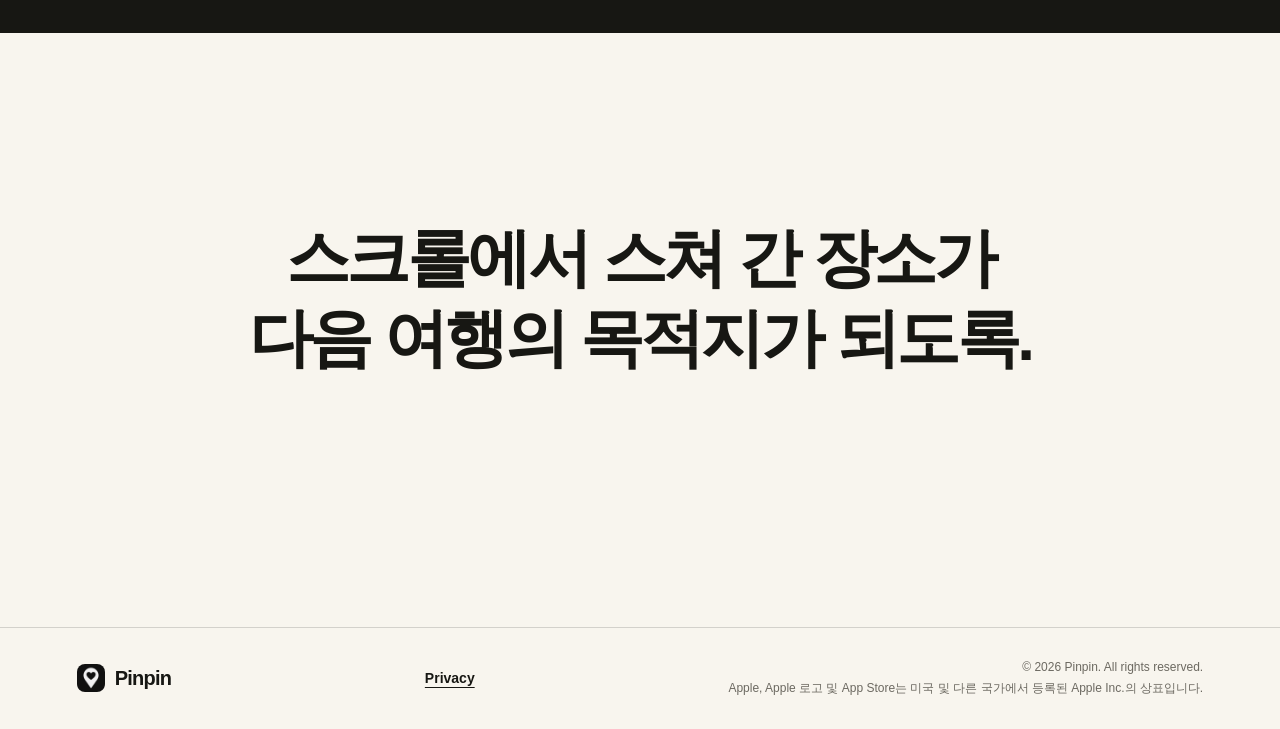
==== commit 890addb6: "Link App Store download badge" ====
--- a/index.html
+++ b/index.html
@@ -30,9 +30,9 @@
           <p class="eyebrow">PLACES, PINNED.</p>
           <h1 id="hero-title">발견한 장소를<br><em>잊지 않도록.</em></h1>
           <p class="lede">Instagram 게시물과 Reel 속 장소를 찾아 저장하고, 가고 싶은 순간 지도 앱으로 바로 열어보세요.</p>
-          <div class="app-store-badge" aria-label="App Store에서 다운로드">
+          <a class="app-store-badge" href="https://apps.apple.com/app/id6815517639" target="_blank" rel="noopener noreferrer" aria-label="App Store에서 Pinpin 다운로드">
             <img src="assets/download-on-the-app-store-ko.svg" alt="App Store에서 다운로드">
-          </div>
+          </a>
         </div>
 
         <div class="visual" aria-hidden="true">
--- a/styles.css
+++ b/styles.css
@@ -54,7 +54,7 @@
 h1 { margin-bottom: 30px; font-size: clamp(54px, 8vw, 112px); line-height: .94; letter-spacing: -.075em; }
 h1 em { color: var(--ink); font-family: inherit; font-style: normal; font-weight: 800; }
 .lede { max-width: 580px; color: var(--muted); font-size: clamp(18px, 2vw, 23px); line-height: 1.65; letter-spacing: -.025em; }
-.app-store-badge { margin-top: 26px; }
+.app-store-badge { display: inline-block; margin-top: 26px; }
 .app-store-badge img { display: block; width: auto; height: 48px; }
 
 .visual { position: relative; aspect-ratio: 1; }
